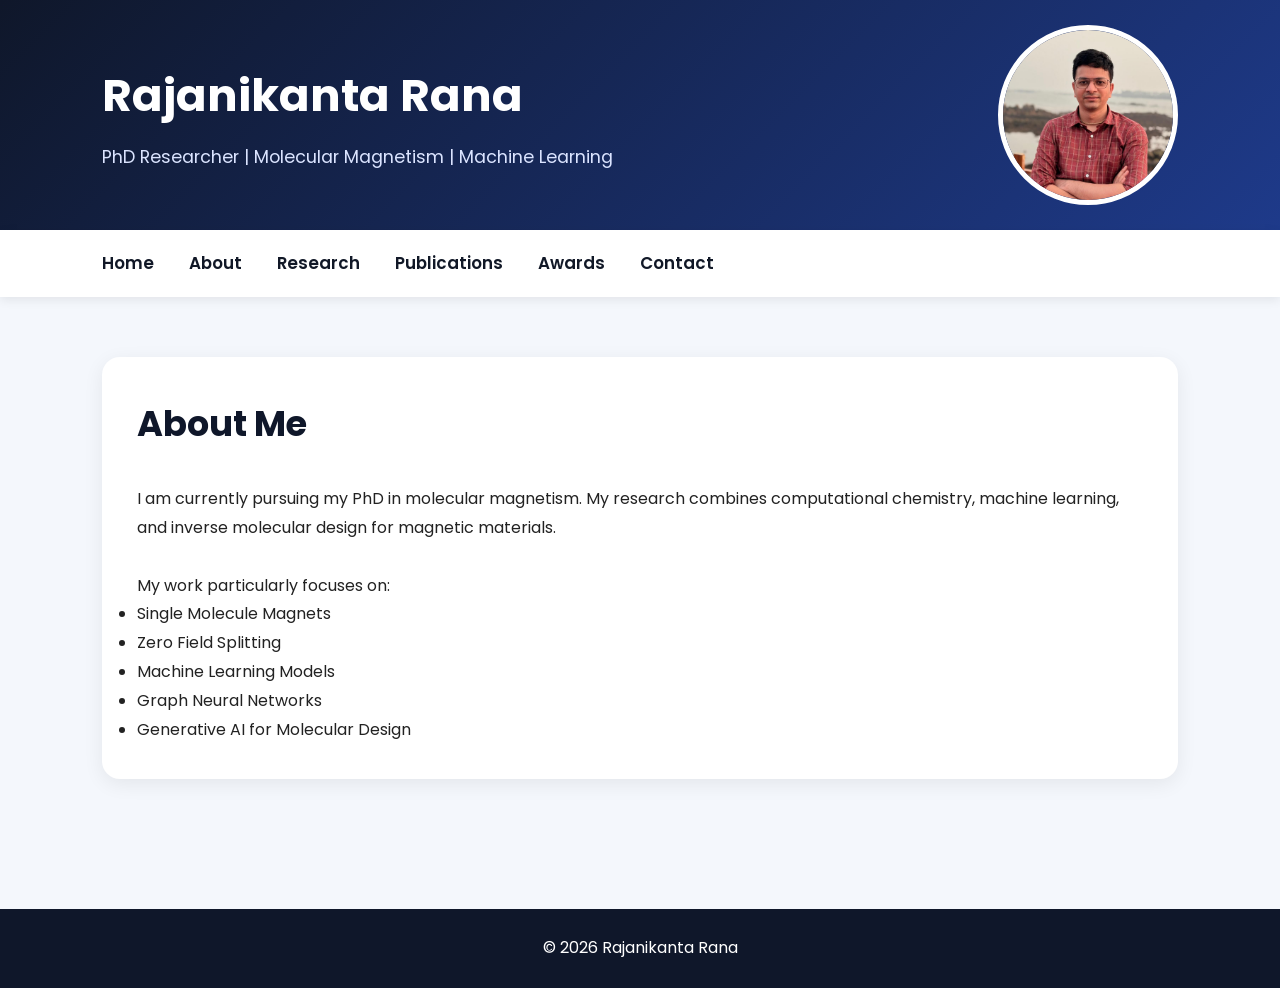
==== about.html @ 6978f57d "converted to multipage website" ====
<!DOCTYPE html>
<html lang="en">
<head>
<meta charset="UTF-8">
<meta name="viewport" content="width=device-width, initial-scale=1.0">
<title>About | Rajanikanta Rana</title>

<link rel="stylesheet" href="style.css">
<link href="https://fonts.googleapis.com/css2?family=Poppins:wght@300;400;500;600;700&display=swap" rel="stylesheet">

</head>

<body>

<header>
<div class="topbar">

<div class="name">
<h1>Rajanikanta Rana</h1>
<p>PhD Researcher | Molecular Magnetism | Machine Learning</p>
</div>

<img src="profile.jpg" class="profile-img">

</div>
</header>

<nav>
<ul>
<li><a href="index.html">Home</a></li>
<li><a href="about.html">About</a></li>
<li><a href="research.html">Research</a></li>
<li><a href="publications.html">Publications</a></li>
<li><a href="awards.html">Awards</a></li>
<li><a href="contact.html">Contact</a></li>
</ul>
</nav>

<div class="container">

<div class="card">

<h2 class="section-title">About Me</h2>

<p>
I am currently pursuing my PhD in molecular magnetism.
My research combines computational chemistry,
machine learning,
and inverse molecular design for magnetic materials.
</p>

<br>

<p>
My work particularly focuses on:
</p>

<ul>
<li>Single Molecule Magnets</li>
<li>Zero Field Splitting</li>
<li>Machine Learning Models</li>
<li>Graph Neural Networks</li>
<li>Generative AI for Molecular Design</li>
</ul>

</div>

</div>

<footer>
© 2026 Rajanikanta Rana
</footer>

</body>
</html>
---- style.css ----
*{
    margin:0;
    padding:0;
    box-sizing:border-box;
}

body{
    font-family:'Poppins', sans-serif;
    background:#f4f7fc;
    color:#222;
    line-height:1.8;
}

header{
    background:linear-gradient(135deg,#0f172a,#1e3a8a);
    color:white;
    padding:25px 8%;
}

.topbar{
    display:flex;
    justify-content:space-between;
    align-items:center;
    flex-wrap:wrap;
}

.name h1{
    font-size:2.8rem;
    margin-bottom:5px;
}

.name p{
    color:#dbe4ff;
    font-size:1.1rem;
}

.profile-img{
    width:180px;
    height:180px;
    border-radius:50%;
    border:5px solid white;
    object-fit:cover;
}

nav{
    background:white;
    box-shadow:0 3px 10px rgba(0,0,0,0.08);
    padding:18px 8%;
}

nav ul{
    display:flex;
    list-style:none;
    gap:35px;
    flex-wrap:wrap;
}

nav a{
    text-decoration:none;
    color:#111827;
    font-weight:600;
    font-size:1.05rem;
    transition:0.3s;
}

nav a:hover{
    color:#2563eb;
}

.container{
    width:84%;
    margin:auto;
    padding:60px 0;
}

.section-title{
    font-size:2.2rem;
    margin-bottom:30px;
    color:#0f172a;
}

.card{
    background:white;
    padding:35px;
    border-radius:18px;
    box-shadow:0 5px 20px rgba(0,0,0,0.07);
    margin-bottom:30px;
}

footer{
    background:#0f172a;
    color:white;
    text-align:center;
    padding:25px;
    margin-top:40px;
}

.pub{
    margin-bottom:25px;
}

.pub h3{
    color:#1e3a8a;
}

a{
    color:#2563eb;
}

@media(max-width:768px){

    .topbar{
        flex-direction:column-reverse;
        text-align:center;
        gap:25px;
    }

    nav ul{
        justify-content:center;
    }

    .name h1{
        font-size:2.2rem;
    }

}
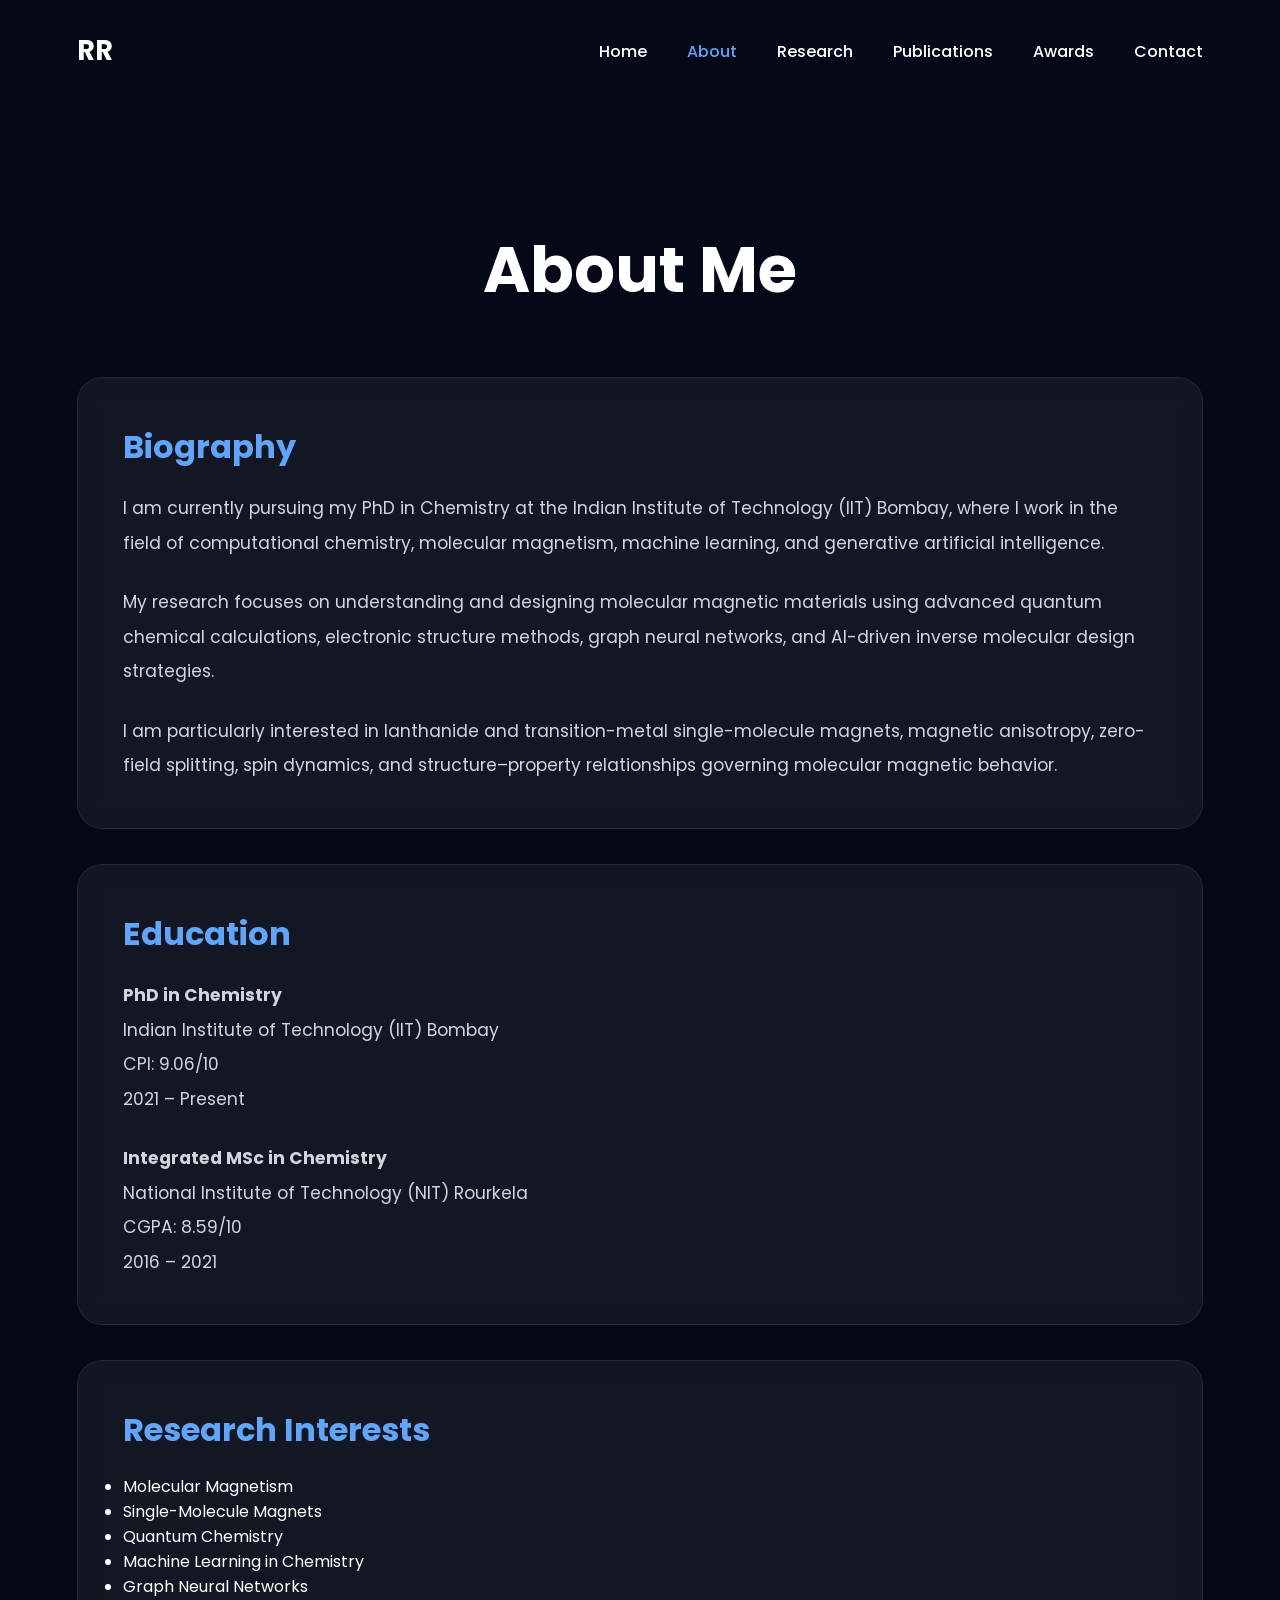
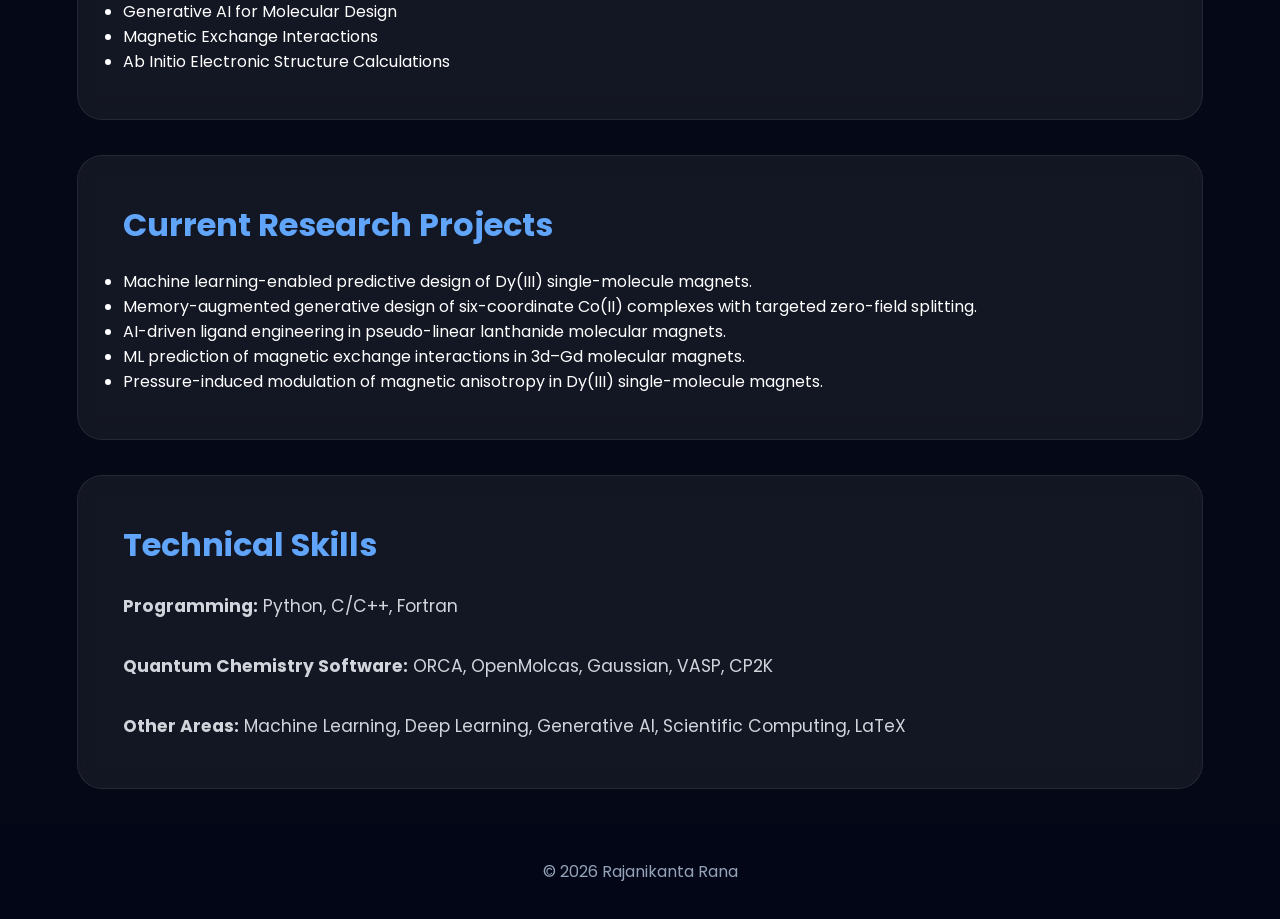
==== commit 4478bec8: "added professional about section" ====
--- a/about.html
+++ b/about.html
@@ -1,75 +1,354 @@
 <!DOCTYPE html>
 <html lang="en">
+
 <head>
+
 <meta charset="UTF-8">
-<meta name="viewport" content="width=device-width, initial-scale=1.0">
-<title>About | Rajanikanta Rana</title>
-
-<link rel="stylesheet" href="style.css">
-<link href="https://fonts.googleapis.com/css2?family=Poppins:wght@300;400;500;600;700&display=swap" rel="stylesheet">
+
+<meta name="viewport"
+      content="width=device-width, initial-scale=1.0">
+
+<title>
+    About | Rajanikanta Rana
+</title>
+
+<link rel="stylesheet"
+      href="style.css">
+
+<link href="https://fonts.googleapis.com/css2?family=Poppins:wght@300;400;500;600;700&display=swap"
+      rel="stylesheet">
 
 </head>
 
 <body>
 
-<header>
-<div class="topbar">
-
-<div class="name">
-<h1>Rajanikanta Rana</h1>
-<p>PhD Researcher | Molecular Magnetism | Machine Learning</p>
-</div>
-
-<img src="profile.jpg" class="profile-img">
-
-</div>
-</header>
+<div class="page-bg"></div>
+
+<!-- ===================================== -->
+<!-- NAVBAR -->
+<!-- ===================================== -->
 
 <nav>
-<ul>
-<li><a href="index.html">Home</a></li>
-<li><a href="about.html">About</a></li>
-<li><a href="research.html">Research</a></li>
-<li><a href="publications.html">Publications</a></li>
-<li><a href="awards.html">Awards</a></li>
-<li><a href="contact.html">Contact</a></li>
-</ul>
+
+    <div class="logo">
+
+        RR
+
+    </div>
+
+    <ul>
+
+        <li>
+            <a href="index.html">
+                Home
+            </a>
+        </li>
+
+        <li>
+            <a href="about.html"
+               class="active">
+                About
+            </a>
+        </li>
+
+        <li>
+            <a href="research.html">
+                Research
+            </a>
+        </li>
+
+        <li>
+            <a href="publications.html">
+                Publications
+            </a>
+        </li>
+
+        <li>
+            <a href="awards.html">
+                Awards
+            </a>
+        </li>
+
+        <li>
+            <a href="contact.html">
+                Contact
+            </a>
+        </li>
+
+    </ul>
+
 </nav>
 
-<div class="container">
-
-<div class="card">
-
-<h2 class="section-title">About Me</h2>
-
-<p>
-I am currently pursuing my PhD in molecular magnetism.
-My research combines computational chemistry,
-machine learning,
-and inverse molecular design for magnetic materials.
-</p>
-
-<br>
-
-<p>
-My work particularly focuses on:
-</p>
-
-<ul>
-<li>Single Molecule Magnets</li>
-<li>Zero Field Splitting</li>
-<li>Machine Learning Models</li>
-<li>Graph Neural Networks</li>
-<li>Generative AI for Molecular Design</li>
-</ul>
-
-</div>
-
-</div>
+<!-- ===================================== -->
+<!-- PAGE HEADER -->
+<!-- ===================================== -->
+
+<section class="page-header">
+
+    <h1>
+
+        About Me
+
+    </h1>
+
+</section>
+
+<!-- ===================================== -->
+<!-- ABOUT CONTENT -->
+<!-- ===================================== -->
+
+<section class="container">
+
+    <div class="page-card">
+
+        <h2>
+
+            Biography
+
+        </h2>
+
+        <p>
+
+            I am currently pursuing my PhD in Chemistry
+            at the Indian Institute of Technology (IIT) Bombay,
+            where I work in the field of
+            computational chemistry,
+            molecular magnetism,
+            machine learning,
+            and generative artificial intelligence.
+
+        </p>
+
+        <br>
+
+        <p>
+
+            My research focuses on understanding and designing
+            molecular magnetic materials using
+            advanced quantum chemical calculations,
+            electronic structure methods,
+            graph neural networks,
+            and AI-driven inverse molecular design strategies.
+
+        </p>
+
+        <br>
+
+        <p>
+
+            I am particularly interested in
+            lanthanide and transition-metal
+            single-molecule magnets,
+            magnetic anisotropy,
+            zero-field splitting,
+            spin dynamics,
+            and structure–property relationships
+            governing molecular magnetic behavior.
+
+        </p>
+
+    </div>
+
+    <!-- ===================================== -->
+    <!-- EDUCATION -->
+    <!-- ===================================== -->
+
+    <div class="page-card">
+
+        <h2>
+
+            Education
+
+        </h2>
+
+        <p>
+
+            <b>PhD in Chemistry</b><br>
+            Indian Institute of Technology (IIT) Bombay<br>
+            CPI: 9.06/10<br>
+            2021 – Present
+
+        </p>
+
+        <br>
+
+        <p>
+
+            <b>Integrated MSc in Chemistry</b><br>
+            National Institute of Technology (NIT) Rourkela<br>
+            CGPA: 8.59/10<br>
+            2016 – 2021
+
+        </p>
+
+    </div>
+
+    <!-- ===================================== -->
+    <!-- RESEARCH INTERESTS -->
+    <!-- ===================================== -->
+
+    <div class="page-card">
+
+        <h2>
+
+            Research Interests
+
+        </h2>
+
+        <ul class="about-list">
+
+            <li>
+                Molecular Magnetism
+            </li>
+
+            <li>
+                Single-Molecule Magnets
+            </li>
+
+            <li>
+                Quantum Chemistry
+            </li>
+
+            <li>
+                Machine Learning in Chemistry
+            </li>
+
+            <li>
+                Graph Neural Networks
+            </li>
+
+            <li>
+                Generative AI for Molecular Design
+            </li>
+
+            <li>
+                Magnetic Exchange Interactions
+            </li>
+
+            <li>
+                Ab Initio Electronic Structure Calculations
+            </li>
+
+        </ul>
+
+    </div>
+
+    <!-- ===================================== -->
+    <!-- CURRENT PROJECTS -->
+    <!-- ===================================== -->
+
+    <div class="page-card">
+
+        <h2>
+
+            Current Research Projects
+
+        </h2>
+
+        <ul class="about-list">
+
+            <li>
+
+                Machine learning-enabled predictive design
+                of Dy(III) single-molecule magnets.
+
+            </li>
+
+            <li>
+
+                Memory-augmented generative design
+                of six-coordinate Co(II) complexes
+                with targeted zero-field splitting.
+
+            </li>
+
+            <li>
+
+                AI-driven ligand engineering
+                in pseudo-linear lanthanide molecular magnets.
+
+            </li>
+
+            <li>
+
+                ML prediction of magnetic exchange interactions
+                in 3d–Gd molecular magnets.
+
+            </li>
+
+            <li>
+
+                Pressure-induced modulation
+                of magnetic anisotropy
+                in Dy(III) single-molecule magnets.
+
+            </li>
+
+        </ul>
+
+    </div>
+
+    <!-- ===================================== -->
+    <!-- SKILLS -->
+    <!-- ===================================== -->
+
+    <div class="page-card">
+
+        <h2>
+
+            Technical Skills
+
+        </h2>
+
+        <p>
+
+            <b>Programming:</b>
+            Python,
+            C/C++,
+            Fortran
+
+        </p>
+
+        <br>
+
+        <p>
+
+            <b>Quantum Chemistry Software:</b>
+            ORCA,
+            OpenMolcas,
+            Gaussian,
+            VASP,
+            CP2K
+
+        </p>
+
+        <br>
+
+        <p>
+
+            <b>Other Areas:</b>
+            Machine Learning,
+            Deep Learning,
+            Generative AI,
+            Scientific Computing,
+            LaTeX
+
+        </p>
+
+    </div>
+
+</section>
+
+<!-- ===================================== -->
+<!-- FOOTER -->
+<!-- ===================================== -->
 
 <footer>
-© 2026 Rajanikanta Rana
+
+    © 2026 Rajanikanta Rana
+
 </footer>
 
 </body>
+
 </html>
--- a/style.css
+++ b/style.css
@@ -5,122 +5,917 @@
 }
 
 body{
+
     font-family:'Poppins', sans-serif;
-    background:#f4f7fc;
-    color:#222;
+
+    background:#050816;
+
+    color:white;
+
+    overflow-x:hidden;
+}
+
+/* ===================================== */
+/* CONTAINER */
+/* ===================================== */
+
+.container{
+
+    width:88%;
+
+    max-width:1400px;
+
+    margin:auto;
+}
+
+/* ===================================== */
+/* HERO */
+/* ===================================== */
+
+.hero{
+
+    position:relative;
+
+    min-height:100vh;
+
+    overflow:hidden;
+
+    padding-bottom:80px;
+}
+
+/* ===================================== */
+/* BACKGROUND */
+/* ===================================== */
+
+.animated-bg{
+
+    position:absolute;
+
+    width:100%;
+
+    height:100%;
+
+    overflow:hidden;
+
+    z-index:1;
+}
+
+.blob{
+
+    position:absolute;
+
+    border-radius:50%;
+
+    filter:blur(120px);
+
+    opacity:0.45;
+
+    animation:move 15s infinite alternate;
+}
+
+.blob1{
+
+    width:600px;
+    height:600px;
+
+    background:#2563eb;
+
+    top:-200px;
+    left:-100px;
+}
+
+.blob2{
+
+    width:600px;
+    height:600px;
+
+    background:#9333ea;
+
+    bottom:-250px;
+    right:-100px;
+}
+
+.blob3{
+
+    width:500px;
+    height:500px;
+
+    background:#06b6d4;
+
+    top:35%;
+    left:40%;
+}
+
+@keyframes move{
+
+    from{
+        transform:translate(0,0);
+    }
+
+    to{
+        transform:translate(100px,-60px);
+    }
+}
+
+/* ===================================== */
+/* FLOATING ICONS */
+/* ===================================== */
+
+.floating-icons span{
+
+    position:absolute;
+
+    font-size:2.8rem;
+
+    opacity:0.12;
+
+    animation:float 8s infinite ease-in-out;
+
+    z-index:2;
+}
+
+.floating-icons span:nth-child(1){
+    top:10%;
+    left:10%;
+}
+
+.floating-icons span:nth-child(2){
+    top:20%;
+    right:15%;
+}
+
+.floating-icons span:nth-child(3){
+    top:60%;
+    left:15%;
+}
+
+.floating-icons span:nth-child(4){
+    bottom:15%;
+    right:10%;
+}
+
+.floating-icons span:nth-child(5){
+    top:45%;
+    right:35%;
+}
+
+.floating-icons span:nth-child(6){
+    bottom:25%;
+    left:45%;
+}
+
+@keyframes float{
+
+    0%{
+        transform:translateY(0px);
+    }
+
+    50%{
+        transform:translateY(-20px);
+    }
+
+    100%{
+        transform:translateY(0px);
+    }
+}
+
+/* ===================================== */
+/* NAVBAR */
+/* ===================================== */
+
+nav{
+
+    position:relative;
+
+    z-index:10;
+
+    width:88%;
+
+    max-width:1400px;
+
+    margin:auto;
+
+    padding:30px 0;
+
+    display:flex;
+
+    justify-content:space-between;
+
+    align-items:center;
+}
+
+.logo{
+
+    font-size:1.7rem;
+
+    font-weight:700;
+}
+
+nav ul{
+
+    display:flex;
+
+    list-style:none;
+
+    gap:40px;
+}
+
+nav a{
+
+    color:white;
+
+    text-decoration:none;
+
+    font-weight:500;
+
+    transition:0.3s;
+}
+
+nav a:hover,
+nav a.active{
+
+    color:#60a5fa;
+}
+
+/* ===================================== */
+/* HERO CONTENT */
+/* ===================================== */
+
+.hero-content{
+
+    position:relative;
+
+    z-index:10;
+
+    width:88%;
+
+    max-width:1400px;
+
+    margin:auto;
+
+    min-height:80vh;
+
+    display:flex;
+
+    flex-direction:column;
+
+    justify-content:center;
+
+    align-items:center;
+
+    text-align:center;
+
+    padding:40px 20px;
+}
+
+.hero-profile{
+
+    width:220px;
+
+    height:220px;
+
+    object-fit:cover;
+
+    border-radius:50%;
+
+    border:5px solid rgba(
+        255,
+        255,
+        255,
+        0.25
+    );
+
+    margin-bottom:35px;
+
+    box-shadow:0 8px 40px rgba(
+        0,
+        0,
+        0,
+        0.4
+    );
+}
+
+.hero-content h1{
+
+    font-size:5rem;
+
+    margin-bottom:20px;
+
+    line-height:1.1;
+}
+
+.hero-content h2{
+
+    font-size:1.7rem;
+
+    color:#dbeafe;
+
+    margin-bottom:25px;
+}
+
+.hero-content p{
+
+    max-width:950px;
+
+    font-size:1.2rem;
+
+    line-height:2;
+
+    color:#d1d5db;
+
+    margin-bottom:40px;
+}
+
+/* ===================================== */
+/* BUTTONS */
+/* ===================================== */
+
+.hero-buttons{
+
+    display:flex;
+
+    gap:20px;
+
+    flex-wrap:wrap;
+
+    justify-content:center;
+}
+
+.btn{
+
+    background:#2563eb;
+
+    color:white;
+
+    padding:16px 38px;
+
+    border-radius:50px;
+
+    text-decoration:none;
+
+    font-weight:600;
+
+    transition:0.3s;
+}
+
+.btn:hover{
+
+    transform:translateY(-4px);
+
+    background:#1d4ed8;
+}
+
+.secondary-btn{
+
+    background:transparent;
+
+    border:2px solid rgba(
+        255,
+        255,
+        255,
+        0.4
+    );
+}
+
+.secondary-btn:hover{
+
+    background:white;
+
+    color:#111827;
+}
+
+/* ===================================== */
+/* ABOUT */
+/* ===================================== */
+
+.about-section{
+
+    padding:120px 0;
+
+    background:#0f172a;
+}
+
+.about-grid{
+
+    display:grid;
+
+    grid-template-columns:1.4fr 1fr;
+
+    gap:60px;
+
+    align-items:center;
+}
+
+.about-text h2,
+.highlight-section h2{
+
+    font-size:3rem;
+
+    margin-bottom:30px;
+}
+
+.about-text p{
+
+    margin-bottom:22px;
+
+    line-height:2;
+
+    color:#d1d5db;
+
+    font-size:1.08rem;
+}
+
+/* ===================================== */
+/* GLASS CARD */
+/* ===================================== */
+
+.glass-card{
+
+    background:rgba(
+        255,
+        255,
+        255,
+        0.06
+    );
+
+    border:1px solid rgba(
+        255,
+        255,
+        255,
+        0.08
+    );
+
+    backdrop-filter:blur(14px);
+
+    padding:45px;
+
+    border-radius:25px;
+}
+
+.glass-card h3{
+
+    margin-bottom:30px;
+
+    font-size:1.9rem;
+}
+
+.glass-card ul{
+
+    list-style:none;
+}
+
+.glass-card li{
+
+    margin-bottom:18px;
+
+    color:#dbeafe;
+
+    font-size:1.05rem;
+}
+
+/* ===================================== */
+/* HIGHLIGHTS */
+/* ===================================== */
+
+.highlight-section{
+
+    padding:120px 0;
+
+    background:#050816;
+
+    text-align:center;
+}
+
+.highlight-grid{
+
+    display:grid;
+
+    grid-template-columns:
+        repeat(auto-fit,minmax(300px,1fr));
+
+    gap:35px;
+
+    margin-top:60px;
+}
+
+.highlight-card{
+
+    background:rgba(
+        255,
+        255,
+        255,
+        0.05
+    );
+
+    border:1px solid rgba(
+        255,
+        255,
+        255,
+        0.08
+    );
+
+    padding:45px 35px;
+
+    border-radius:25px;
+
+    transition:0.3s;
+}
+
+.highlight-card:hover{
+
+    transform:translateY(-8px);
+}
+
+.icon{
+
+    font-size:3.2rem;
+
+    margin-bottom:25px;
+}
+
+.highlight-card h3{
+
+    font-size:1.7rem;
+
+    margin-bottom:20px;
+}
+
+.highlight-card p{
+
+    color:#d1d5db;
+
     line-height:1.8;
 }
 
-header{
-    background:linear-gradient(135deg,#0f172a,#1e3a8a);
+/* ===================================== */
+/* FOOTER */
+/* ===================================== */
+
+footer{
+
+    background:#020617;
+
+    text-align:center;
+
+    padding:35px;
+
+    color:#94a3b8;
+}
+
+/* ===================================== */
+/* RESPONSIVE */
+/* ===================================== */
+
+@media(max-width:900px){
+
+    nav{
+
+        flex-direction:column;
+
+        gap:20px;
+    }
+
+    nav ul{
+
+        flex-wrap:wrap;
+
+        justify-content:center;
+
+        gap:20px;
+    }
+
+    .hero-content h1{
+
+        font-size:3rem;
+    }
+
+    .hero-content h2{
+
+        font-size:1.2rem;
+    }
+
+    .hero-profile{
+
+        width:170px;
+        height:170px;
+    }
+
+    .about-grid{
+
+        grid-template-columns:1fr;
+    }
+
+}
+/* ===================================== */
+/* HERO BACKGROUND IMAGE */
+/* ===================================== */
+
+.hero{
+
+    position:relative;
+
+    min-height:100vh;
+
+    overflow:hidden;
+}
+
+.hero-bg{
+
+    position:absolute;
+
+    top:0;
+
+    left:0;
+
+    width:100%;
+
+    height:100%;
+
+    background-image:url('background.gif');
+
+    background-size:cover;
+
+    background-position:center;
+
+    background-repeat:no-repeat;
+
+    z-index:1;
+
+    animation:bgZoom 20s infinite alternate ease-in-out;
+}
+
+/* ===================================== */
+/* DARK OVERLAY */
+/* ===================================== */
+
+.hero-overlay{
+
+    position:absolute;
+
+    top:0;
+
+    left:0;
+
+    width:100%;
+
+    height:100%;
+
+    background:rgba(
+        0,
+        0,
+        0,
+        0.65
+    );
+
+    z-index:2;
+}
+
+/* ===================================== */
+/* FLOATING ICONS */
+/* ===================================== */
+
+.floating-icons{
+
+    position:absolute;
+
+    width:100%;
+
+    height:100%;
+
+    top:0;
+
+    left:0;
+
+    z-index:3;
+
+    pointer-events:none;
+}
+
+.floating-icons span{
+
+    position:absolute;
+
+    font-size:2.8rem;
+
+    opacity:0.15;
+
+    animation:float 8s infinite ease-in-out;
+}
+
+.floating-icons span:nth-child(1){
+
+    top:10%;
+    left:10%;
+}
+
+.floating-icons span:nth-child(2){
+
+    top:18%;
+    right:12%;
+}
+
+.floating-icons span:nth-child(3){
+
+    bottom:22%;
+    left:18%;
+}
+
+.floating-icons span:nth-child(4){
+
+    bottom:15%;
+    right:10%;
+}
+
+.floating-icons span:nth-child(5){
+
+    top:50%;
+    left:48%;
+}
+
+.floating-icons span:nth-child(6){
+
+    top:72%;
+    right:32%;
+}
+
+/* ===================================== */
+/* HERO CONTENT */
+/* ===================================== */
+
+.hero-content{
+
+    position:relative;
+
+    z-index:10;
+}
+
+/* ===================================== */
+/* PROFILE IMAGE */
+/* ===================================== */
+
+.hero-profile{
+
+    width:240px;
+
+    height:240px;
+
+    object-fit:cover;
+
+    border-radius:50%;
+
+    border:6px solid rgba(
+        255,
+        255,
+        255,
+        0.85
+    );
+
+    margin-bottom:35px;
+
+    box-shadow:0 12px 40px rgba(
+        0,
+        0,
+        0,
+        0.45
+    );
+
+    animation:profileFloat 4s infinite ease-in-out;
+}
+
+/* ===================================== */
+/* ANIMATIONS */
+/* ===================================== */
+
+@keyframes bgZoom{
+
+    from{
+
+        transform:scale(1);
+    }
+
+    to{
+
+        transform:scale(1.08);
+    }
+}
+
+@keyframes float{
+
+    0%{
+        transform:translateY(0px);
+    }
+
+    50%{
+        transform:translateY(-18px);
+    }
+
+    100%{
+        transform:translateY(0px);
+    }
+}
+
+@keyframes profileFloat{
+
+    0%{
+        transform:translateY(0px);
+    }
+
+    50%{
+        transform:translateY(-10px);
+    }
+
+    100%{
+        transform:translateY(0px);
+    }
+}
+/* ===================================== */
+/* PAGE BACKGROUND */
+/* ===================================== */
+
+.page-bg{
+
+    position:fixed;
+
+    width:100%;
+
+    height:100%;
+
+    top:0;
+
+    left:0;
+
+    background-image:url('background.gif');
+
+    background-size:cover;
+
+    background-position:center;
+
+    opacity:0.18;
+
+    z-index:-2;
+}
+
+/* ===================================== */
+/* PAGE HEADER */
+/* ===================================== */
+
+.page-header{
+
+    padding:120px 20px 60px;
+
+    text-align:center;
+}
+
+.page-header h1{
+
+    font-size:4rem;
+
     color:white;
-    padding:25px 8%;
-}
-
-.topbar{
-    display:flex;
-    justify-content:space-between;
-    align-items:center;
-    flex-wrap:wrap;
-}
-
-.name h1{
-    font-size:2.8rem;
-    margin-bottom:5px;
-}
-
-.name p{
-    color:#dbe4ff;
-    font-size:1.1rem;
-}
-
-.profile-img{
-    width:180px;
-    height:180px;
-    border-radius:50%;
-    border:5px solid white;
-    object-fit:cover;
-}
-
-nav{
-    background:white;
-    box-shadow:0 3px 10px rgba(0,0,0,0.08);
-    padding:18px 8%;
-}
-
-nav ul{
-    display:flex;
-    list-style:none;
-    gap:35px;
-    flex-wrap:wrap;
-}
-
-nav a{
-    text-decoration:none;
-    color:#111827;
-    font-weight:600;
-    font-size:1.05rem;
-    transition:0.3s;
-}
-
-nav a:hover{
-    color:#2563eb;
-}
-
-.container{
-    width:84%;
-    margin:auto;
-    padding:60px 0;
-}
-
-.section-title{
-    font-size:2.2rem;
-    margin-bottom:30px;
-    color:#0f172a;
-}
-
-.card{
-    background:white;
-    padding:35px;
-    border-radius:18px;
-    box-shadow:0 5px 20px rgba(0,0,0,0.07);
-    margin-bottom:30px;
-}
-
-footer{
-    background:#0f172a;
-    color:white;
-    text-align:center;
-    padding:25px;
-    margin-top:40px;
-}
-
-.pub{
-    margin-bottom:25px;
-}
-
-.pub h3{
-    color:#1e3a8a;
-}
-
-a{
-    color:#2563eb;
-}
-
-@media(max-width:768px){
-
-    .topbar{
-        flex-direction:column-reverse;
-        text-align:center;
-        gap:25px;
-    }
-
-    nav ul{
-        justify-content:center;
-    }
-
-    .name h1{
-        font-size:2.2rem;
-    }
-
+}
+
+/* ===================================== */
+/* PAGE CARD */
+/* ===================================== */
+
+.page-card{
+
+    background:rgba(
+        255,
+        255,
+        255,
+        0.06
+    );
+
+    border:1px solid rgba(
+        255,
+        255,
+        255,
+        0.08
+    );
+
+    backdrop-filter:blur(12px);
+
+    border-radius:25px;
+
+    padding:45px;
+
+    margin-bottom:35px;
+}
+
+.page-card h2{
+
+    margin-bottom:20px;
+
+    font-size:2rem;
+
+    color:#60a5fa;
+}
+
+.page-card p{
+
+    line-height:2;
+
+    color:#d1d5db;
+
+    font-size:1.08rem;
 }
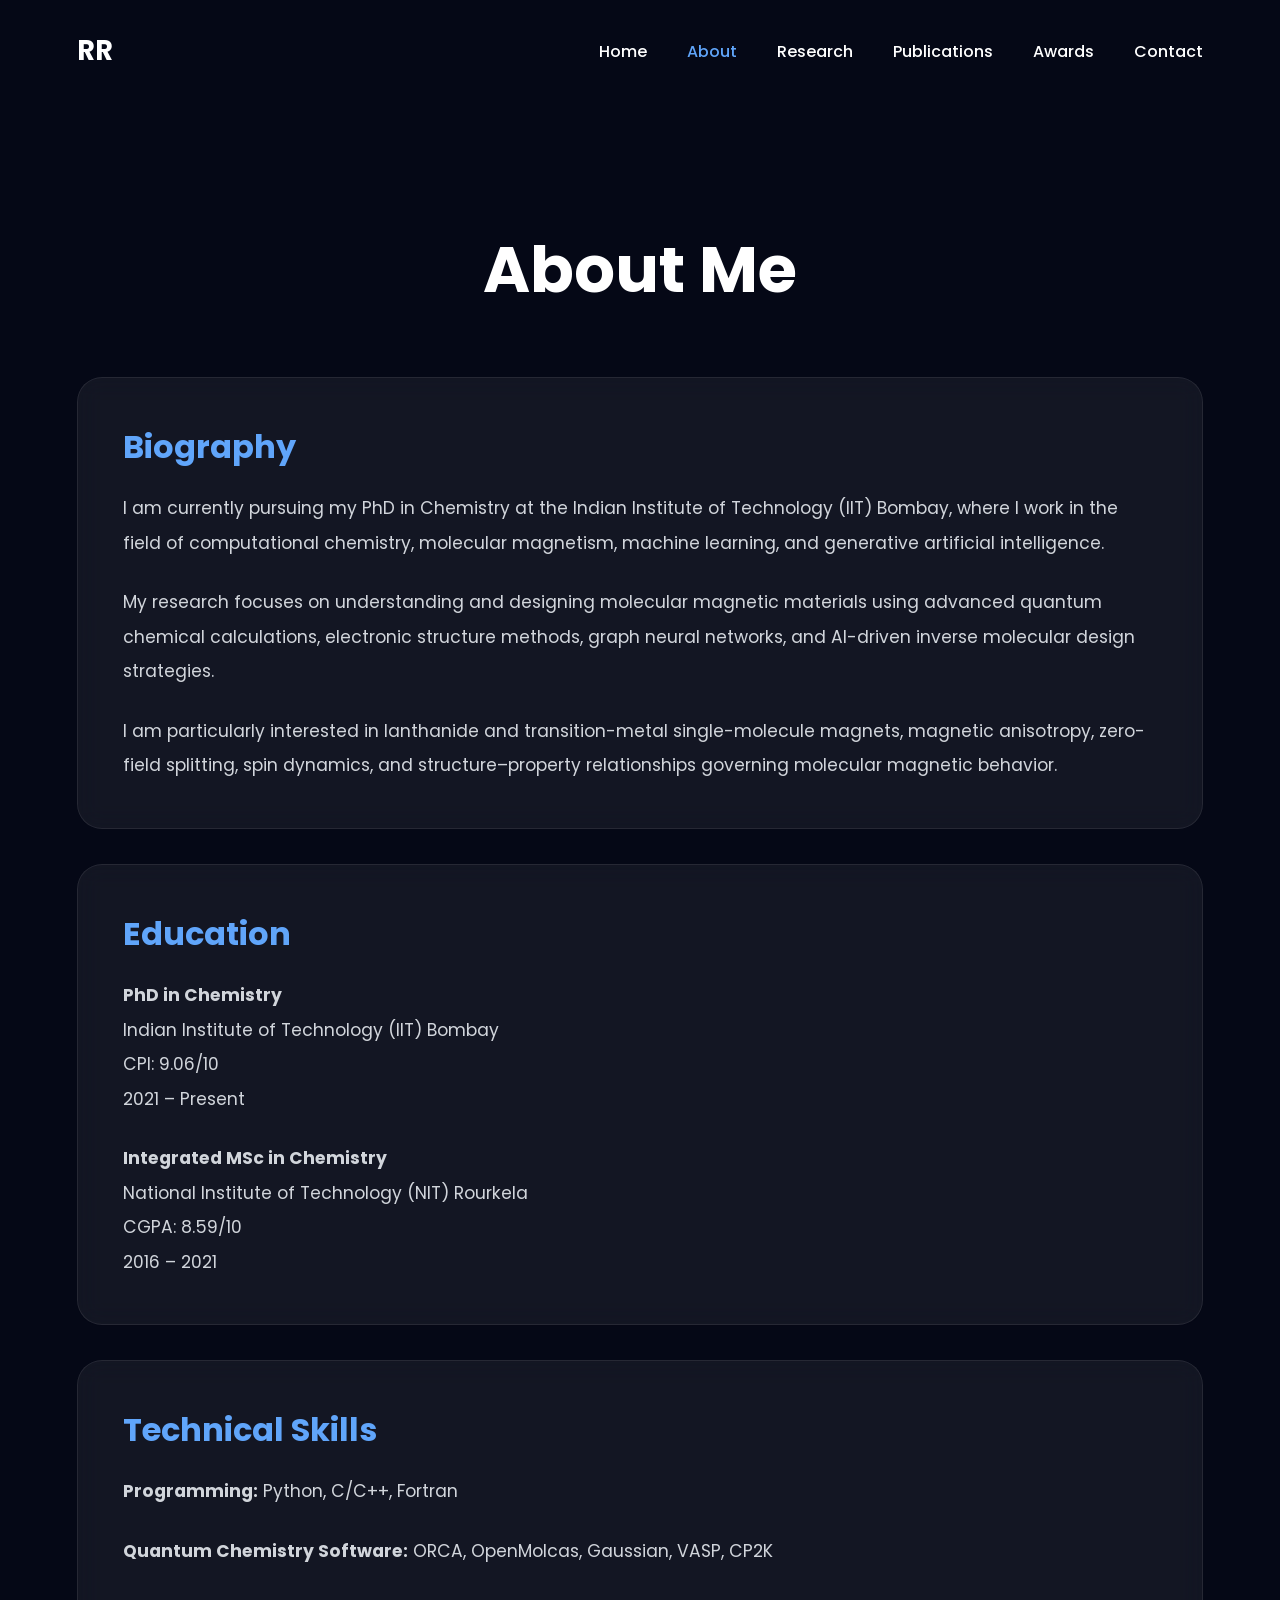
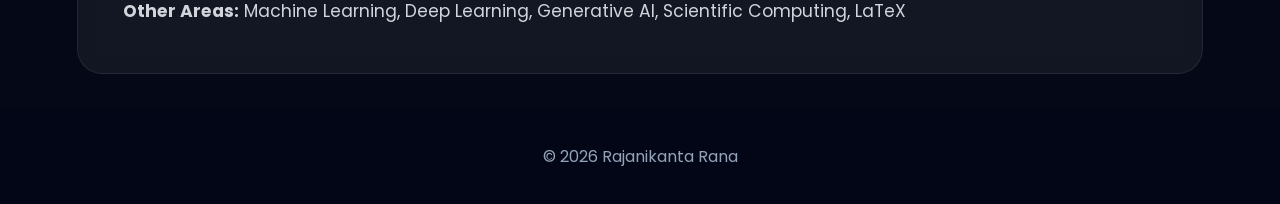
==== commit f0c0fb86: "added professional about section" ====
--- a/about.html
+++ b/about.html
@@ -184,111 +184,6 @@
     </div>
 
     <!-- ===================================== -->
-    <!-- RESEARCH INTERESTS -->
-    <!-- ===================================== -->
-
-    <div class="page-card">
-
-        <h2>
-
-            Research Interests
-
-        </h2>
-
-        <ul class="about-list">
-
-            <li>
-                Molecular Magnetism
-            </li>
-
-            <li>
-                Single-Molecule Magnets
-            </li>
-
-            <li>
-                Quantum Chemistry
-            </li>
-
-            <li>
-                Machine Learning in Chemistry
-            </li>
-
-            <li>
-                Graph Neural Networks
-            </li>
-
-            <li>
-                Generative AI for Molecular Design
-            </li>
-
-            <li>
-                Magnetic Exchange Interactions
-            </li>
-
-            <li>
-                Ab Initio Electronic Structure Calculations
-            </li>
-
-        </ul>
-
-    </div>
-
-    <!-- ===================================== -->
-    <!-- CURRENT PROJECTS -->
-    <!-- ===================================== -->
-
-    <div class="page-card">
-
-        <h2>
-
-            Current Research Projects
-
-        </h2>
-
-        <ul class="about-list">
-
-            <li>
-
-                Machine learning-enabled predictive design
-                of Dy(III) single-molecule magnets.
-
-            </li>
-
-            <li>
-
-                Memory-augmented generative design
-                of six-coordinate Co(II) complexes
-                with targeted zero-field splitting.
-
-            </li>
-
-            <li>
-
-                AI-driven ligand engineering
-                in pseudo-linear lanthanide molecular magnets.
-
-            </li>
-
-            <li>
-
-                ML prediction of magnetic exchange interactions
-                in 3d–Gd molecular magnets.
-
-            </li>
-
-            <li>
-
-                Pressure-induced modulation
-                of magnetic anisotropy
-                in Dy(III) single-molecule magnets.
-
-            </li>
-
-        </ul>
-
-    </div>
-
-    <!-- ===================================== -->
     <!-- SKILLS -->
     <!-- ===================================== -->
 
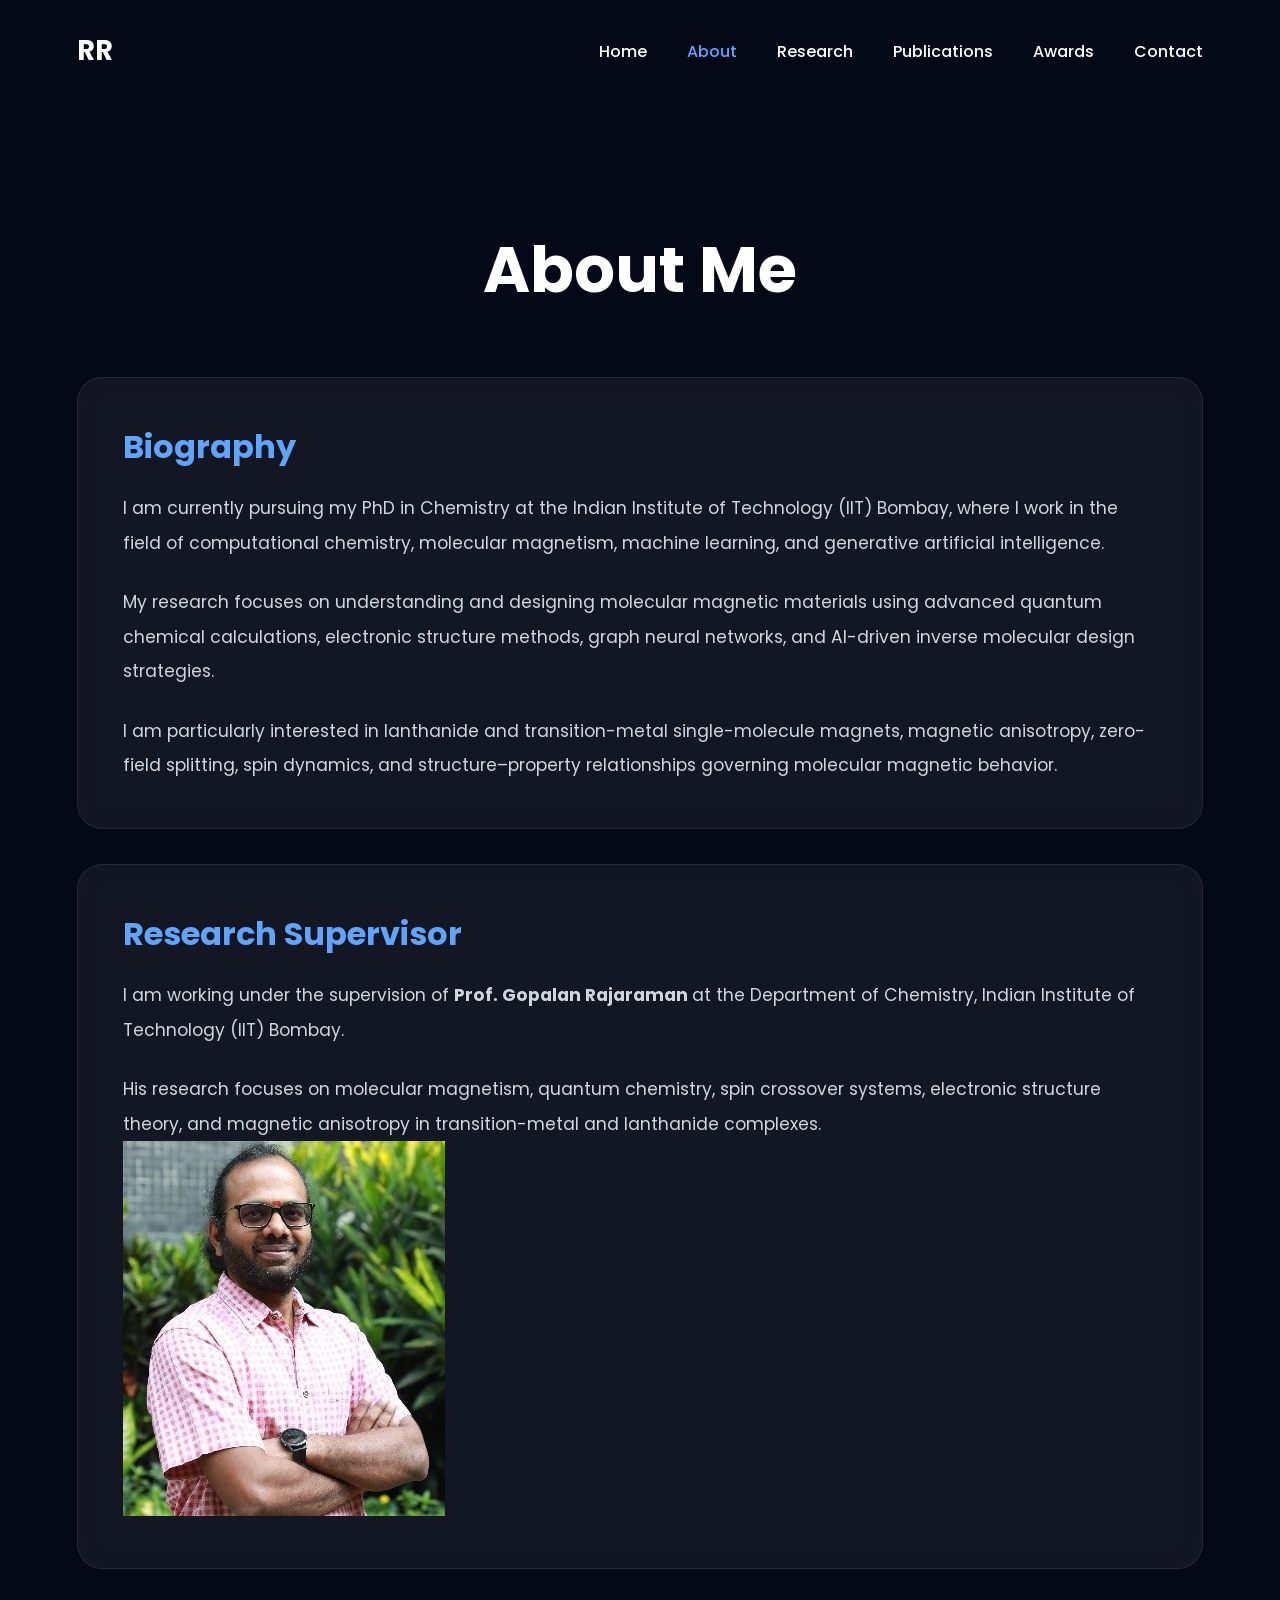
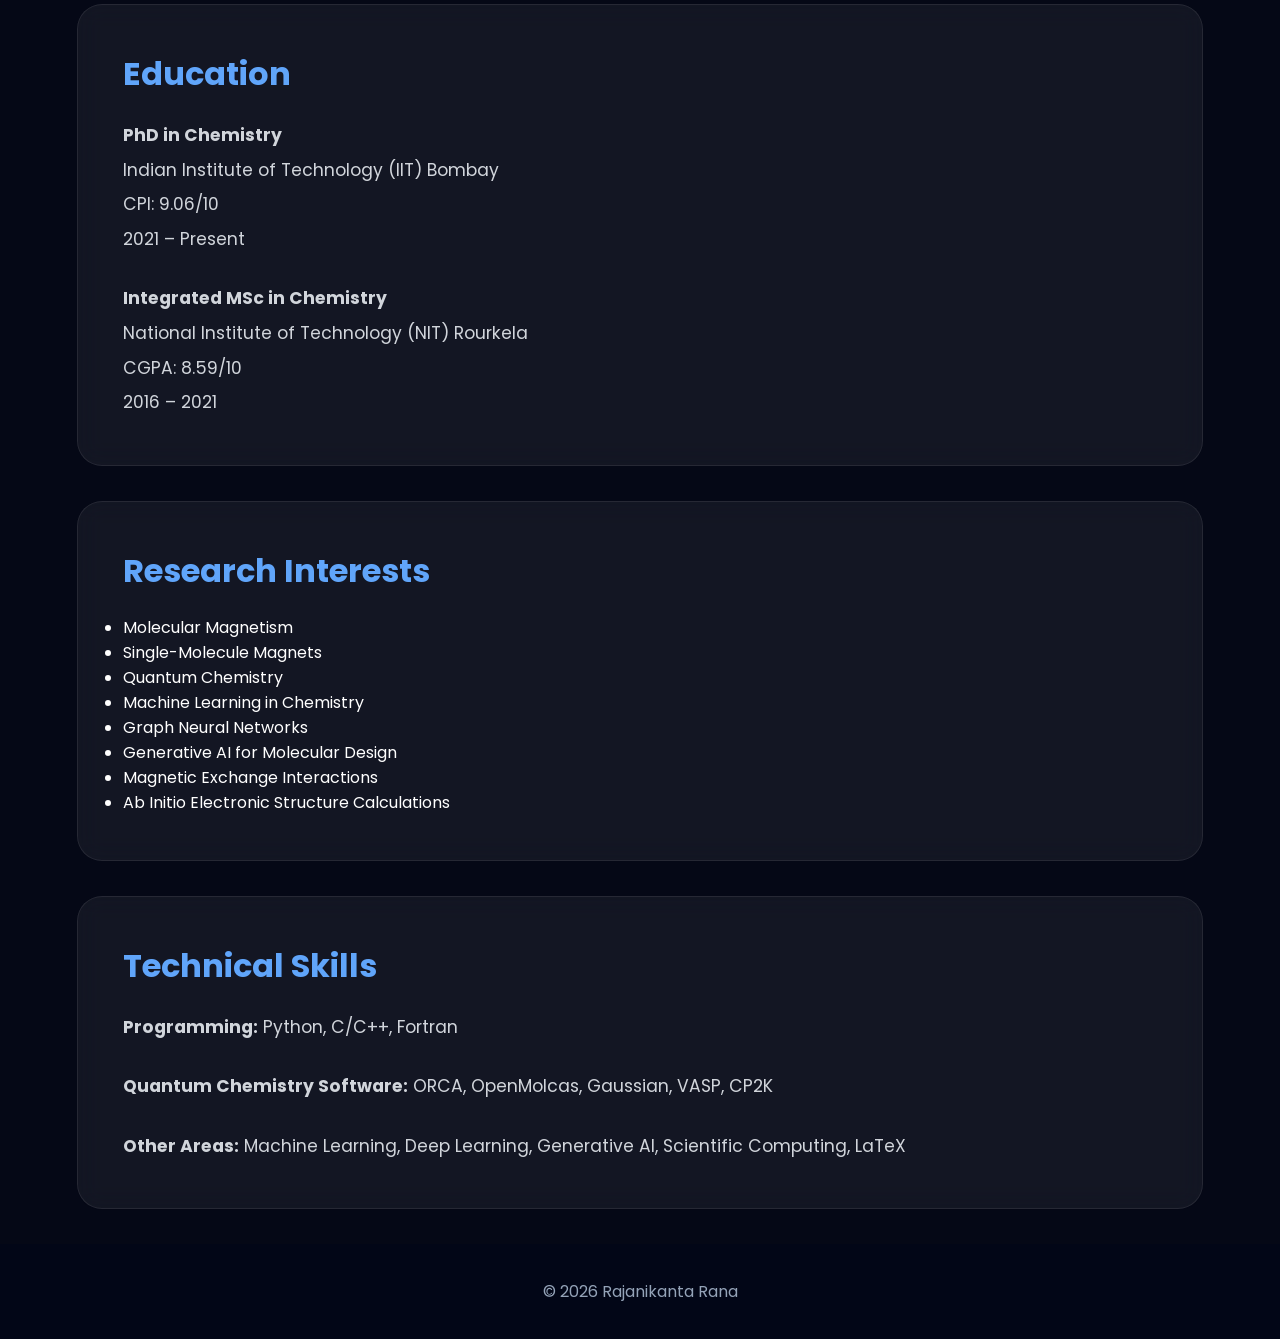
==== commit 95ced421: "added supervisor section" ====
--- a/about.html
+++ b/about.html
@@ -98,6 +98,10 @@
 <!-- ===================================== -->
 
 <section class="container">
+
+    <!-- ===================================== -->
+    <!-- BIOGRAPHY -->
+    <!-- ===================================== -->
 
     <div class="page-card">
 
@@ -150,6 +154,66 @@
     </div>
 
     <!-- ===================================== -->
+    <!-- SUPERVISOR -->
+    <!-- ===================================== -->
+
+    <div class="page-card supervisor-card">
+
+        <div class="supervisor-grid">
+
+            <div>
+
+                <h2>
+
+                    Research Supervisor
+
+                </h2>
+
+                <p>
+
+                    I am working under the supervision of
+
+                    <b>
+
+                        Prof. Gopalan Rajaraman
+
+                    </b>
+
+                    at the
+                    Department of Chemistry,
+                    Indian Institute of Technology (IIT) Bombay.
+
+                </p>
+
+                <br>
+
+                <p>
+
+                    His research focuses on
+                    molecular magnetism,
+                    quantum chemistry,
+                    spin crossover systems,
+                    electronic structure theory,
+                    and magnetic anisotropy in
+                    transition-metal and lanthanide complexes.
+
+                </p>
+
+            </div>
+
+            <div class="supervisor-image-container">
+
+                <img src="GR.jpg"
+                     alt="Prof. Gopalan Rajaraman"
+                     class="supervisor-image">
+
+            </div>
+
+        </div>
+
+    </div>
+
+    <!-- ===================================== -->
     <!-- EDUCATION -->
     <!-- ===================================== -->
 
@@ -180,6 +244,56 @@
             2016 – 2021
 
         </p>
+
+    </div>
+
+    <!-- ===================================== -->
+    <!-- RESEARCH INTERESTS -->
+    <!-- ===================================== -->
+
+    <div class="page-card">
+
+        <h2>
+
+            Research Interests
+
+        </h2>
+
+        <ul class="about-list">
+
+            <li>
+                Molecular Magnetism
+            </li>
+
+            <li>
+                Single-Molecule Magnets
+            </li>
+
+            <li>
+                Quantum Chemistry
+            </li>
+
+            <li>
+                Machine Learning in Chemistry
+            </li>
+
+            <li>
+                Graph Neural Networks
+            </li>
+
+            <li>
+                Generative AI for Molecular Design
+            </li>
+
+            <li>
+                Magnetic Exchange Interactions
+            </li>
+
+            <li>
+                Ab Initio Electronic Structure Calculations
+            </li>
+
+        </ul>
 
     </div>
 
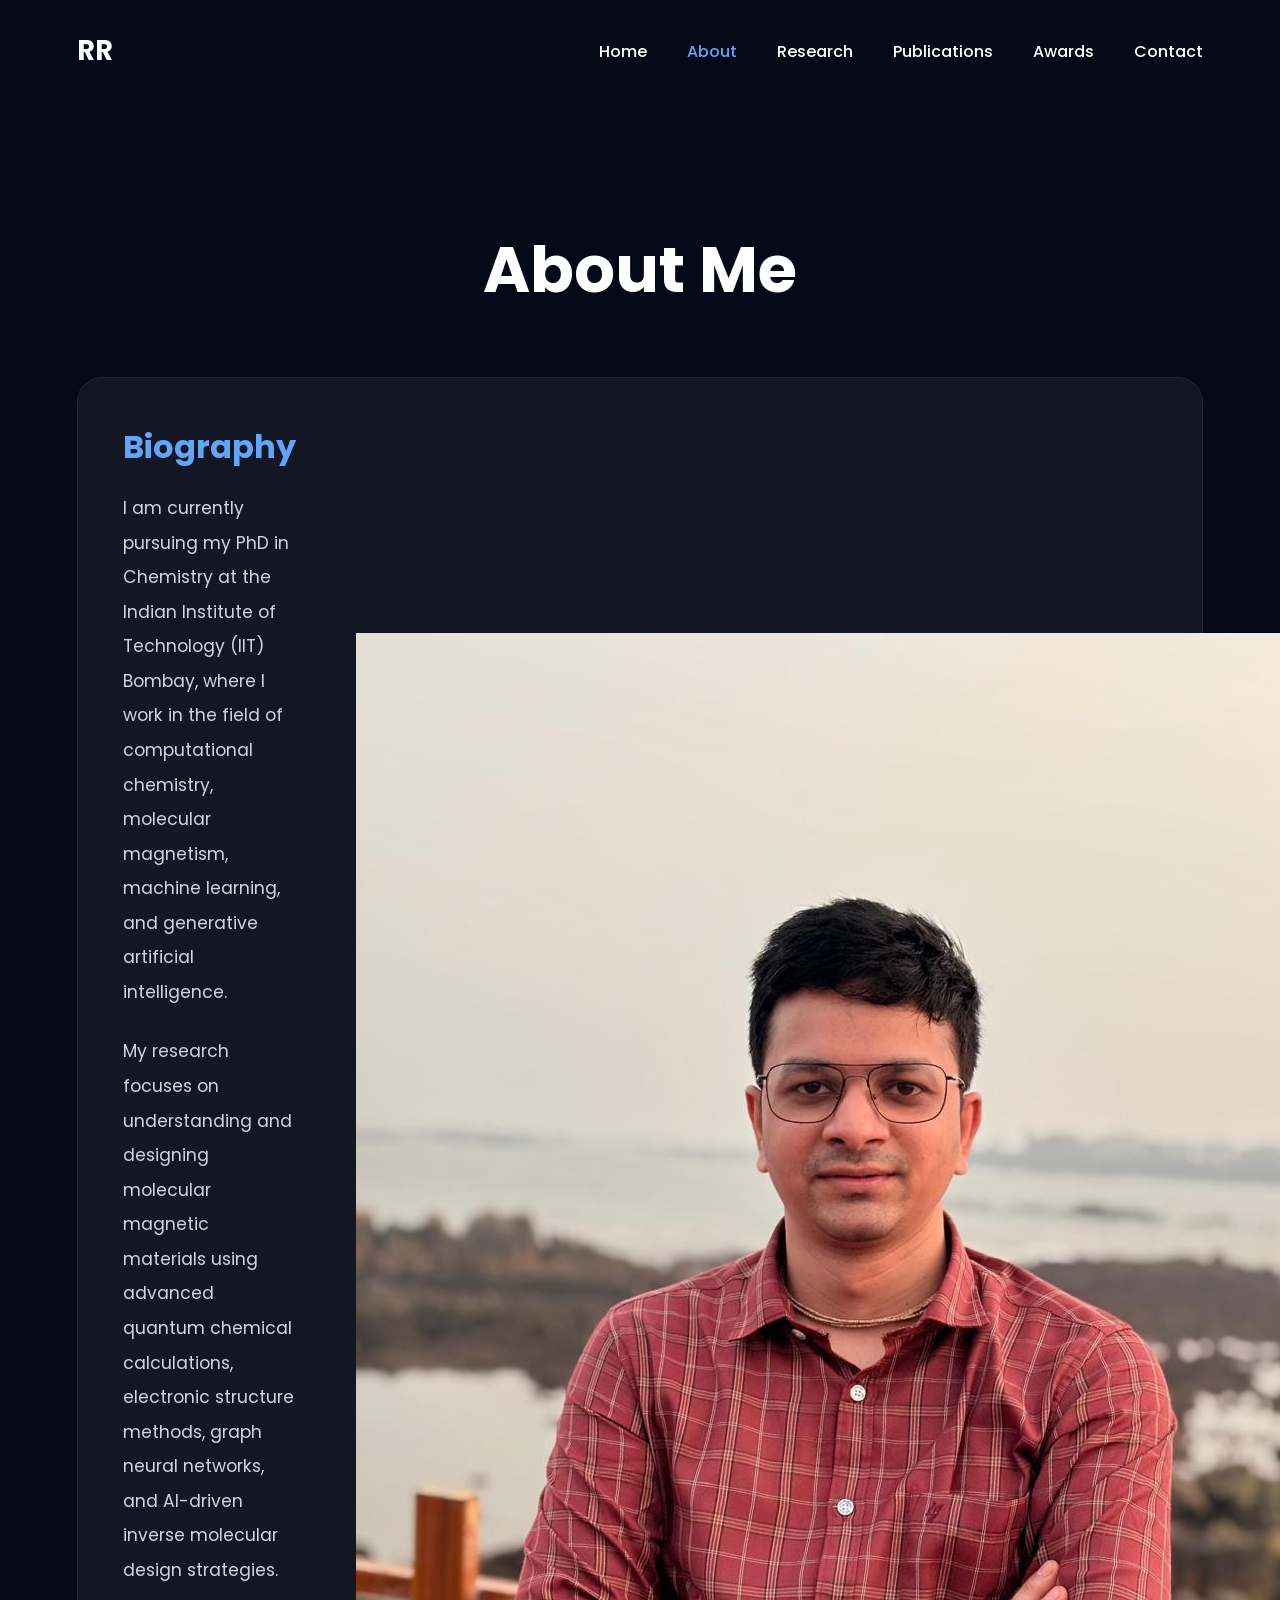
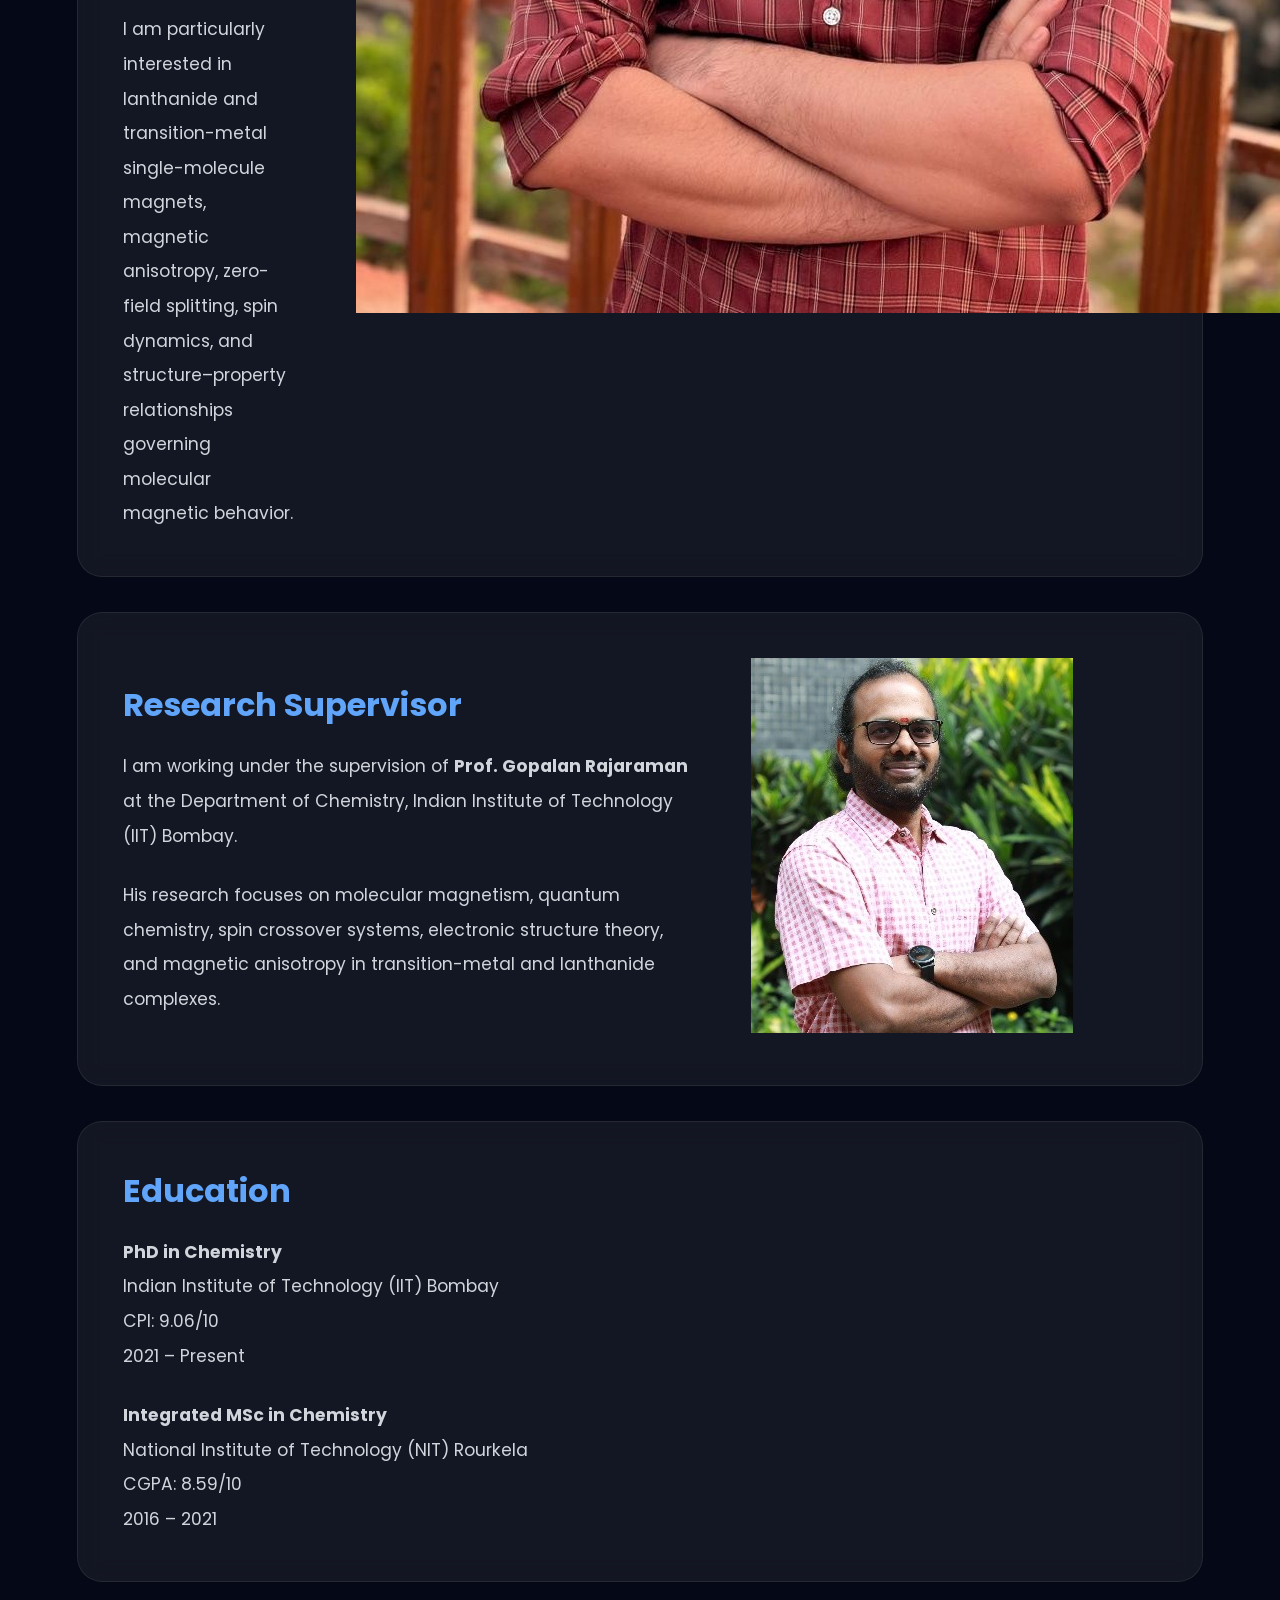
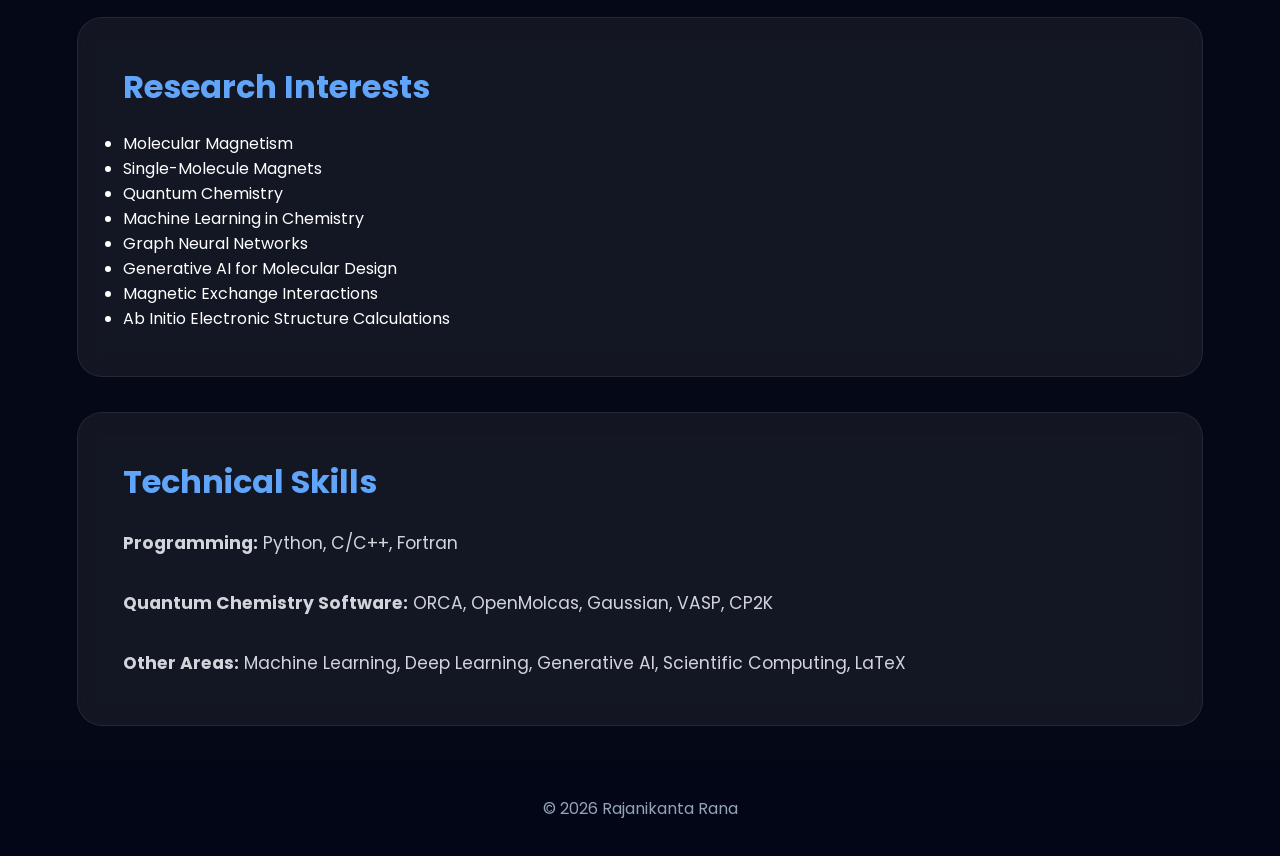
==== commit 39d3b4fd: "updated about page layout" ====
--- a/about.html
+++ b/about.html
@@ -105,51 +105,71 @@
 
     <div class="page-card">
 
-        <h2>
-
-            Biography
-
-        </h2>
-
-        <p>
-
-            I am currently pursuing my PhD in Chemistry
-            at the Indian Institute of Technology (IIT) Bombay,
-            where I work in the field of
-            computational chemistry,
-            molecular magnetism,
-            machine learning,
-            and generative artificial intelligence.
-
-        </p>
-
-        <br>
-
-        <p>
-
-            My research focuses on understanding and designing
-            molecular magnetic materials using
-            advanced quantum chemical calculations,
-            electronic structure methods,
-            graph neural networks,
-            and AI-driven inverse molecular design strategies.
-
-        </p>
-
-        <br>
-
-        <p>
-
-            I am particularly interested in
-            lanthanide and transition-metal
-            single-molecule magnets,
-            magnetic anisotropy,
-            zero-field splitting,
-            spin dynamics,
-            and structure–property relationships
-            governing molecular magnetic behavior.
-
-        </p>
+        <div class="about-grid">
+
+            <!-- LEFT TEXT -->
+
+            <div>
+
+                <h2>
+
+                    Biography
+
+                </h2>
+
+                <p>
+
+                    I am currently pursuing my PhD in Chemistry
+                    at the Indian Institute of Technology (IIT) Bombay,
+                    where I work in the field of
+                    computational chemistry,
+                    molecular magnetism,
+                    machine learning,
+                    and generative artificial intelligence.
+
+                </p>
+
+                <br>
+
+                <p>
+
+                    My research focuses on understanding and designing
+                    molecular magnetic materials using
+                    advanced quantum chemical calculations,
+                    electronic structure methods,
+                    graph neural networks,
+                    and AI-driven inverse molecular design strategies.
+
+                </p>
+
+                <br>
+
+                <p>
+
+                    I am particularly interested in
+                    lanthanide and transition-metal
+                    single-molecule magnets,
+                    magnetic anisotropy,
+                    zero-field splitting,
+                    spin dynamics,
+                    and structure–property relationships
+                    governing molecular magnetic behavior.
+
+                </p>
+
+            </div>
+
+            <!-- RIGHT IMAGE -->
+
+            <div class="about-image-container">
+
+                <img src="profile.jpg"
+                     alt="Rajanikanta Rana"
+                     class="about-image">
+
+            </div>
+
+        </div>
 
     </div>
 
@@ -157,9 +177,11 @@
     <!-- SUPERVISOR -->
     <!-- ===================================== -->
 
-    <div class="page-card supervisor-card">
-
-        <div class="supervisor-grid">
+    <div class="page-card">
+
+        <div class="about-grid">
+
+            <!-- LEFT TEXT -->
 
             <div>
 
@@ -201,11 +223,13 @@
 
             </div>
 
-            <div class="supervisor-image-container">
+            <!-- RIGHT IMAGE -->
+
+            <div class="about-image-container">
 
                 <img src="GR.jpg"
                      alt="Prof. Gopalan Rajaraman"
-                     class="supervisor-image">
+                     class="about-image">
 
             </div>
 
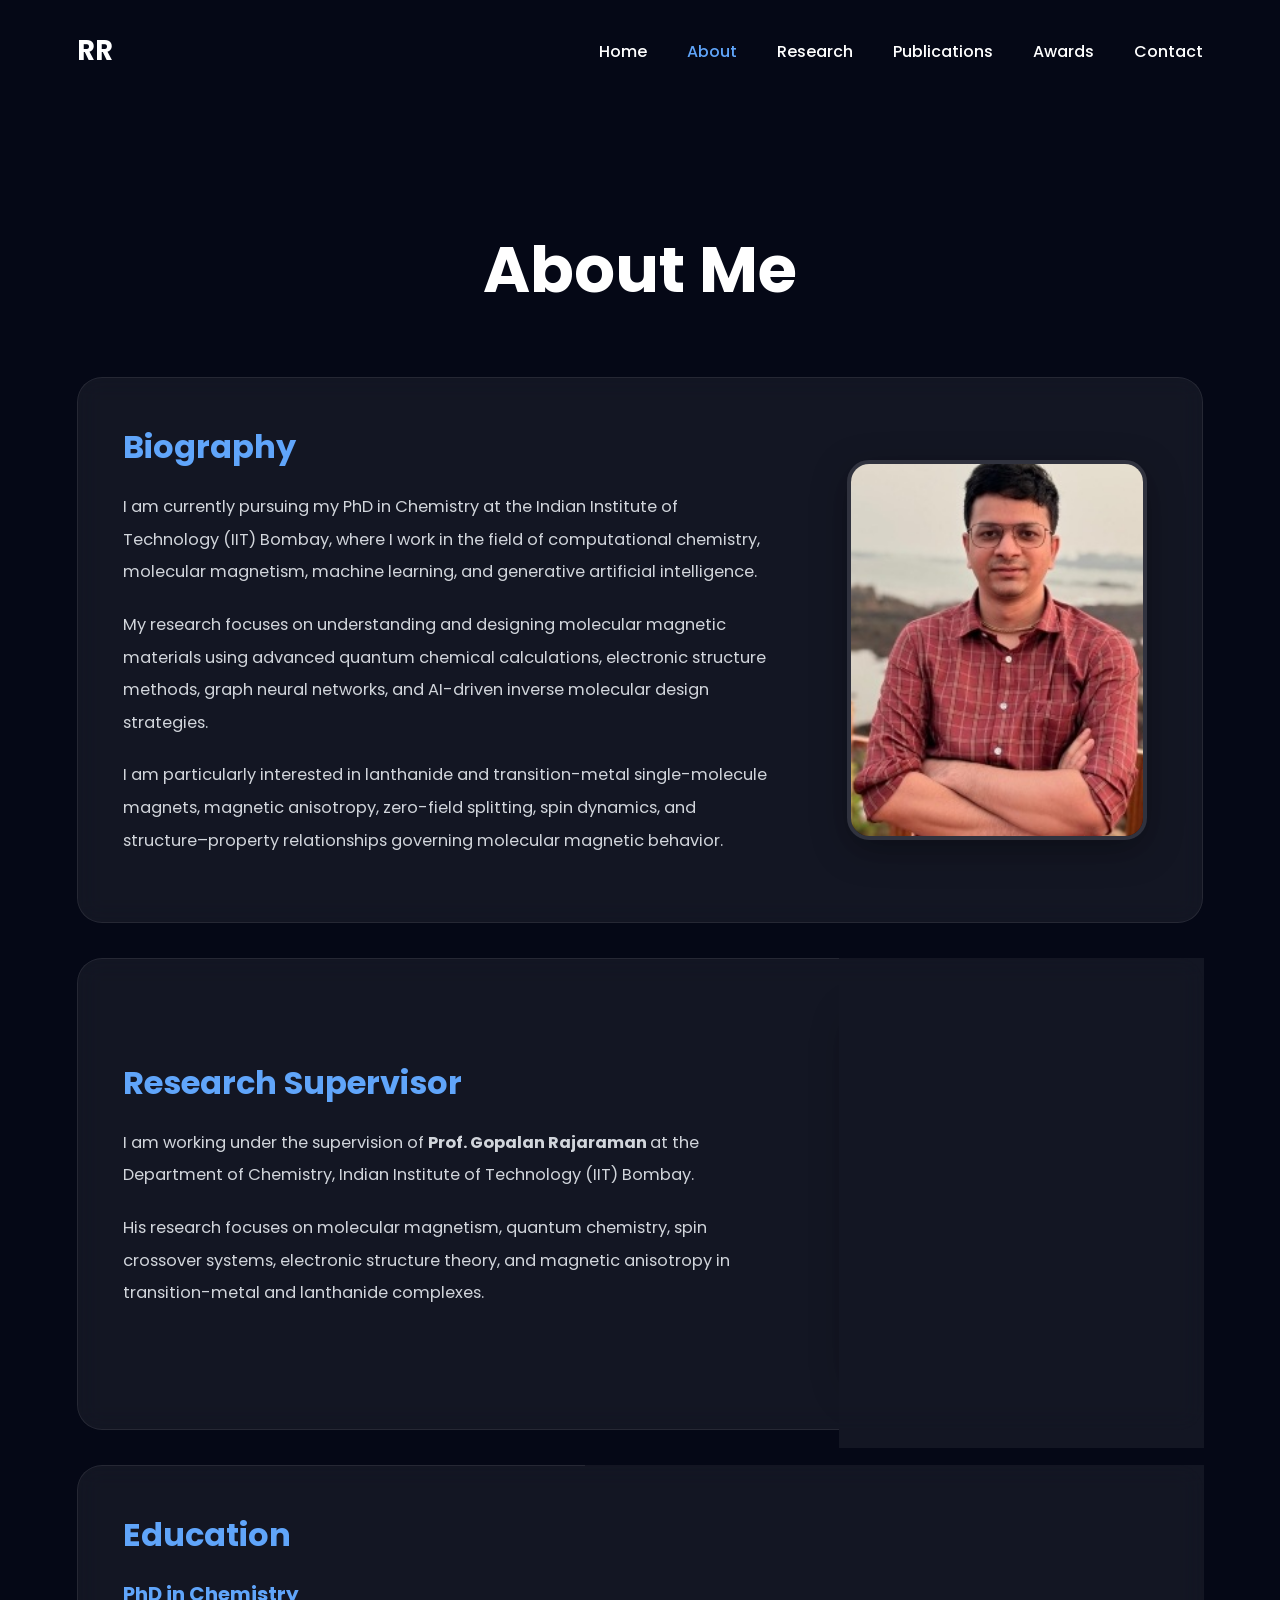
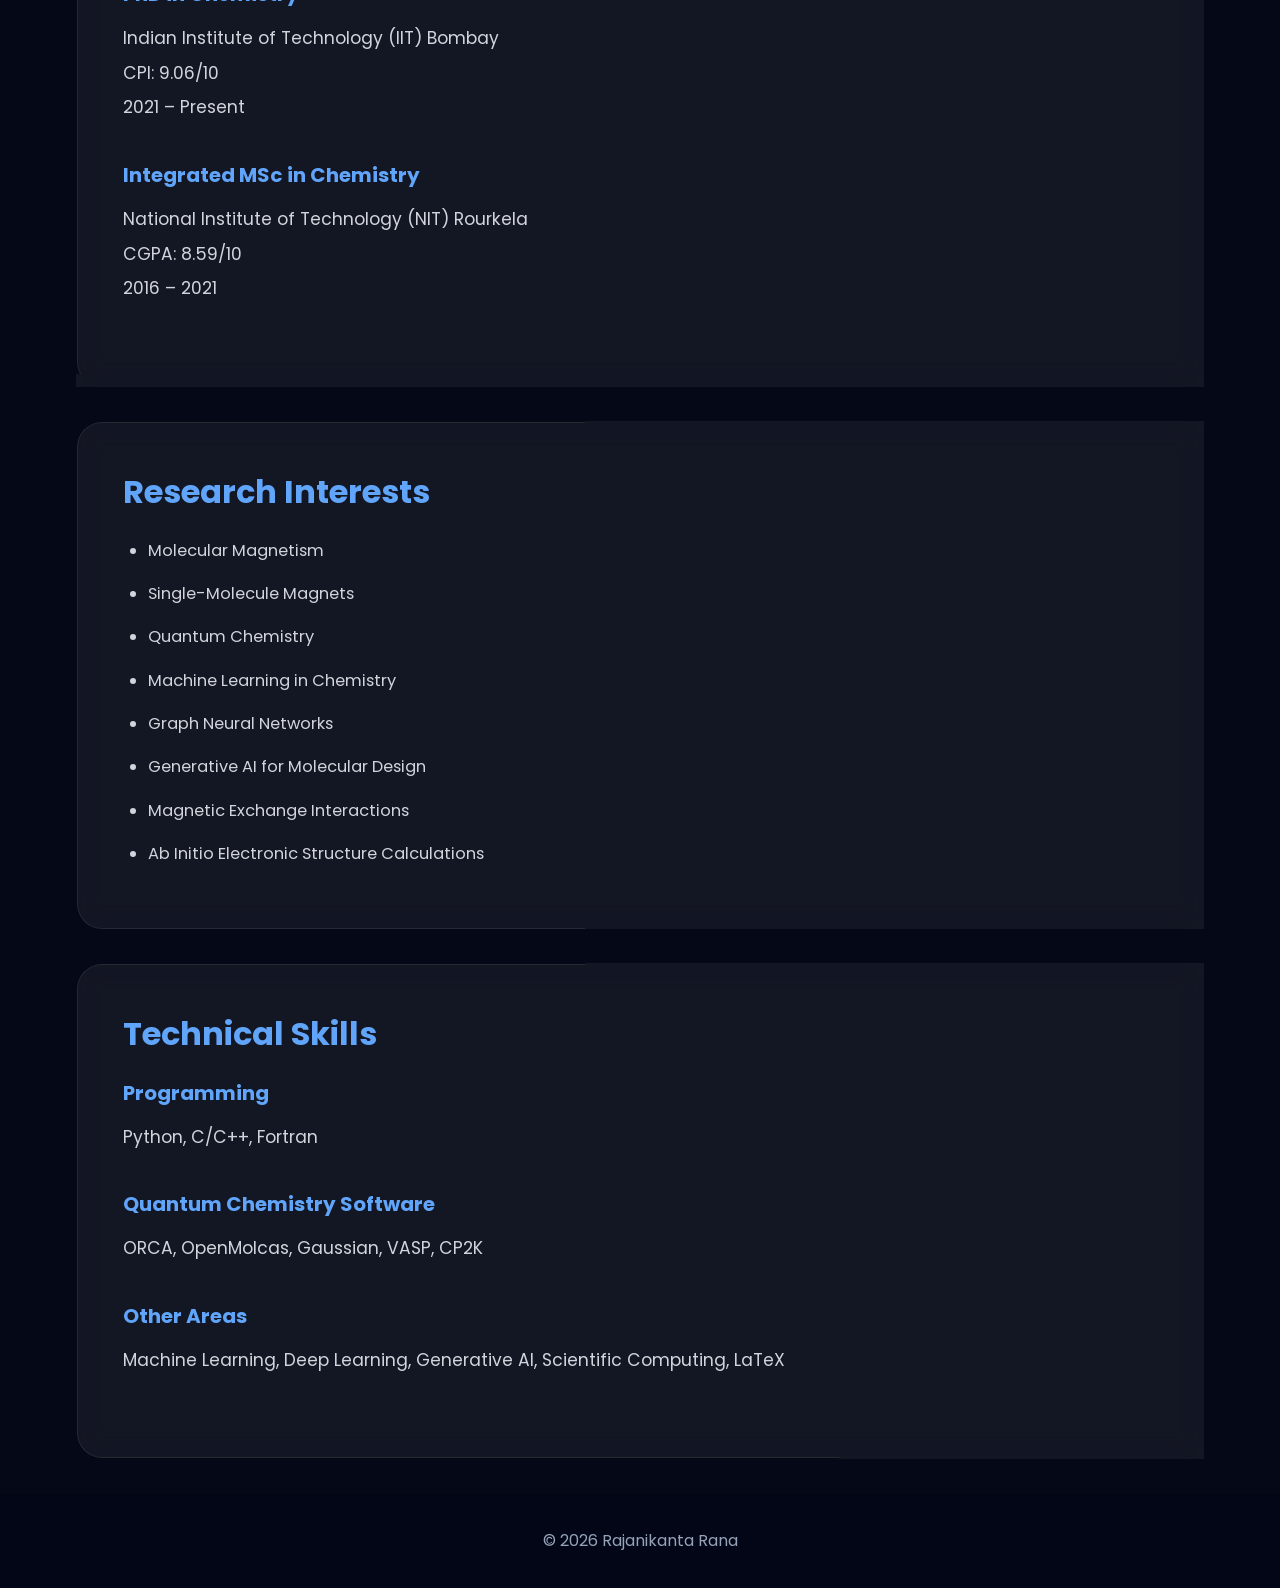
==== commit 49265203: "fixed about page alignment" ====
--- a/about.html
+++ b/about.html
@@ -109,7 +109,7 @@
 
             <!-- LEFT TEXT -->
 
-            <div>
+            <div class="about-text">
 
                 <h2>
 
@@ -129,8 +129,6 @@
 
                 </p>
 
-                <br>
-
                 <p>
 
                     My research focuses on understanding and designing
@@ -141,8 +139,6 @@
                     and AI-driven inverse molecular design strategies.
 
                 </p>
-
-                <br>
 
                 <p>
 
@@ -161,7 +157,7 @@
 
             <!-- RIGHT IMAGE -->
 
-            <div class="about-image-container">
+            <div class="about-image-wrapper">
 
                 <img src="profile.jpg"
                      alt="Rajanikanta Rana"
@@ -183,7 +179,7 @@
 
             <!-- LEFT TEXT -->
 
-            <div>
+            <div class="about-text">
 
                 <h2>
 
@@ -206,8 +202,6 @@
                     Indian Institute of Technology (IIT) Bombay.
 
                 </p>
-
-                <br>
 
                 <p>
 
@@ -225,7 +219,7 @@
 
             <!-- RIGHT IMAGE -->
 
-            <div class="about-image-container">
+            <div class="about-image-wrapper">
 
                 <img src="GR.jpg"
                      alt="Prof. Gopalan Rajaraman"
@@ -249,25 +243,41 @@
 
         </h2>
 
-        <p>
-
-            <b>PhD in Chemistry</b><br>
-            Indian Institute of Technology (IIT) Bombay<br>
-            CPI: 9.06/10<br>
-            2021 – Present
-
-        </p>
-
-        <br>
-
-        <p>
-
-            <b>Integrated MSc in Chemistry</b><br>
-            National Institute of Technology (NIT) Rourkela<br>
-            CGPA: 8.59/10<br>
-            2016 – 2021
-
-        </p>
+        <div class="edu-block">
+
+            <h3>
+
+                PhD in Chemistry
+
+            </h3>
+
+            <p>
+
+                Indian Institute of Technology (IIT) Bombay<br>
+                CPI: 9.06/10<br>
+                2021 – Present
+
+            </p>
+
+        </div>
+
+        <div class="edu-block">
+
+            <h3>
+
+                Integrated MSc in Chemistry
+
+            </h3>
+
+            <p>
+
+                National Institute of Technology (NIT) Rourkela<br>
+                CGPA: 8.59/10<br>
+                2016 – 2021
+
+            </p>
+
+        </div>
 
     </div>
 
@@ -285,37 +295,21 @@
 
         <ul class="about-list">
 
-            <li>
-                Molecular Magnetism
-            </li>
-
-            <li>
-                Single-Molecule Magnets
-            </li>
-
-            <li>
-                Quantum Chemistry
-            </li>
-
-            <li>
-                Machine Learning in Chemistry
-            </li>
-
-            <li>
-                Graph Neural Networks
-            </li>
-
-            <li>
-                Generative AI for Molecular Design
-            </li>
-
-            <li>
-                Magnetic Exchange Interactions
-            </li>
-
-            <li>
-                Ab Initio Electronic Structure Calculations
-            </li>
+            <li>Molecular Magnetism</li>
+
+            <li>Single-Molecule Magnets</li>
+
+            <li>Quantum Chemistry</li>
+
+            <li>Machine Learning in Chemistry</li>
+
+            <li>Graph Neural Networks</li>
+
+            <li>Generative AI for Molecular Design</li>
+
+            <li>Magnetic Exchange Interactions</li>
+
+            <li>Ab Initio Electronic Structure Calculations</li>
 
         </ul>
 
@@ -333,40 +327,63 @@
 
         </h2>
 
-        <p>
-
-            <b>Programming:</b>
-            Python,
-            C/C++,
-            Fortran
-
-        </p>
-
-        <br>
-
-        <p>
-
-            <b>Quantum Chemistry Software:</b>
-            ORCA,
-            OpenMolcas,
-            Gaussian,
-            VASP,
-            CP2K
-
-        </p>
-
-        <br>
-
-        <p>
-
-            <b>Other Areas:</b>
-            Machine Learning,
-            Deep Learning,
-            Generative AI,
-            Scientific Computing,
-            LaTeX
-
-        </p>
+        <div class="skill-block">
+
+            <h3>
+
+                Programming
+
+            </h3>
+
+            <p>
+
+                Python,
+                C/C++,
+                Fortran
+
+            </p>
+
+        </div>
+
+        <div class="skill-block">
+
+            <h3>
+
+                Quantum Chemistry Software
+
+            </h3>
+
+            <p>
+
+                ORCA,
+                OpenMolcas,
+                Gaussian,
+                VASP,
+                CP2K
+
+            </p>
+
+        </div>
+
+        <div class="skill-block">
+
+            <h3>
+
+                Other Areas
+
+            </h3>
+
+            <p>
+
+                Machine Learning,
+                Deep Learning,
+                Generative AI,
+                Scientific Computing,
+                LaTeX
+
+            </p>
+
+        </div>
 
     </div>
 
--- a/style.css
+++ b/style.css
@@ -918,4 +918,144 @@
     color:#d1d5db;
 
     font-size:1.08rem;
+}
+/* ===================================== */
+/* ABOUT GRID */
+/* ===================================== */
+
+.about-grid{
+
+    display:grid;
+
+    grid-template-columns:1.8fr 320px;
+
+    gap:60px;
+
+    align-items:center;
+}
+
+/* ===================================== */
+/* ABOUT TEXT */
+/* ===================================== */
+
+.about-text p{
+
+    font-size:1.02rem;
+
+    line-height:2;
+
+    color:#d1d5db;
+
+    margin-bottom:20px;
+}
+
+/* ===================================== */
+/* ABOUT IMAGE */
+/* ===================================== */
+
+.about-image-wrapper{
+
+    display:flex;
+
+    justify-content:center;
+
+    align-items:center;
+}
+
+.about-image{
+
+    width:300px;
+
+    height:380px;
+
+    object-fit:cover;
+
+    object-position:center;
+
+    border-radius:22px;
+
+    border:4px solid rgba(
+        255,
+        255,
+        255,
+        0.12
+    );
+
+    box-shadow:0 10px 35px rgba(
+        0,
+        0,
+        0,
+        0.35
+    );
+
+    transition:0.3s;
+}
+
+.about-image:hover{
+
+    transform:translateY(-6px);
+}
+
+/* ===================================== */
+/* EDUCATION */
+/* ===================================== */
+
+.edu-block,
+.skill-block{
+
+    margin-bottom:35px;
+}
+
+.edu-block h3,
+.skill-block h3{
+
+    font-size:1.25rem;
+
+    margin-bottom:12px;
+
+    color:#60a5fa;
+}
+
+/* ===================================== */
+/* ABOUT LIST */
+/* ===================================== */
+
+.about-list{
+
+    padding-left:25px;
+
+    margin-top:15px;
+}
+
+.about-list li{
+
+    margin-bottom:14px;
+
+    font-size:1.02rem;
+
+    line-height:1.8;
+
+    color:#d1d5db;
+}
+
+/* ===================================== */
+/* RESPONSIVE */
+/* ===================================== */
+
+@media(max-width:950px){
+
+    .about-grid{
+
+        grid-template-columns:1fr;
+
+        gap:35px;
+    }
+
+    .about-image{
+
+        width:240px;
+
+        height:300px;
+    }
+
 }
